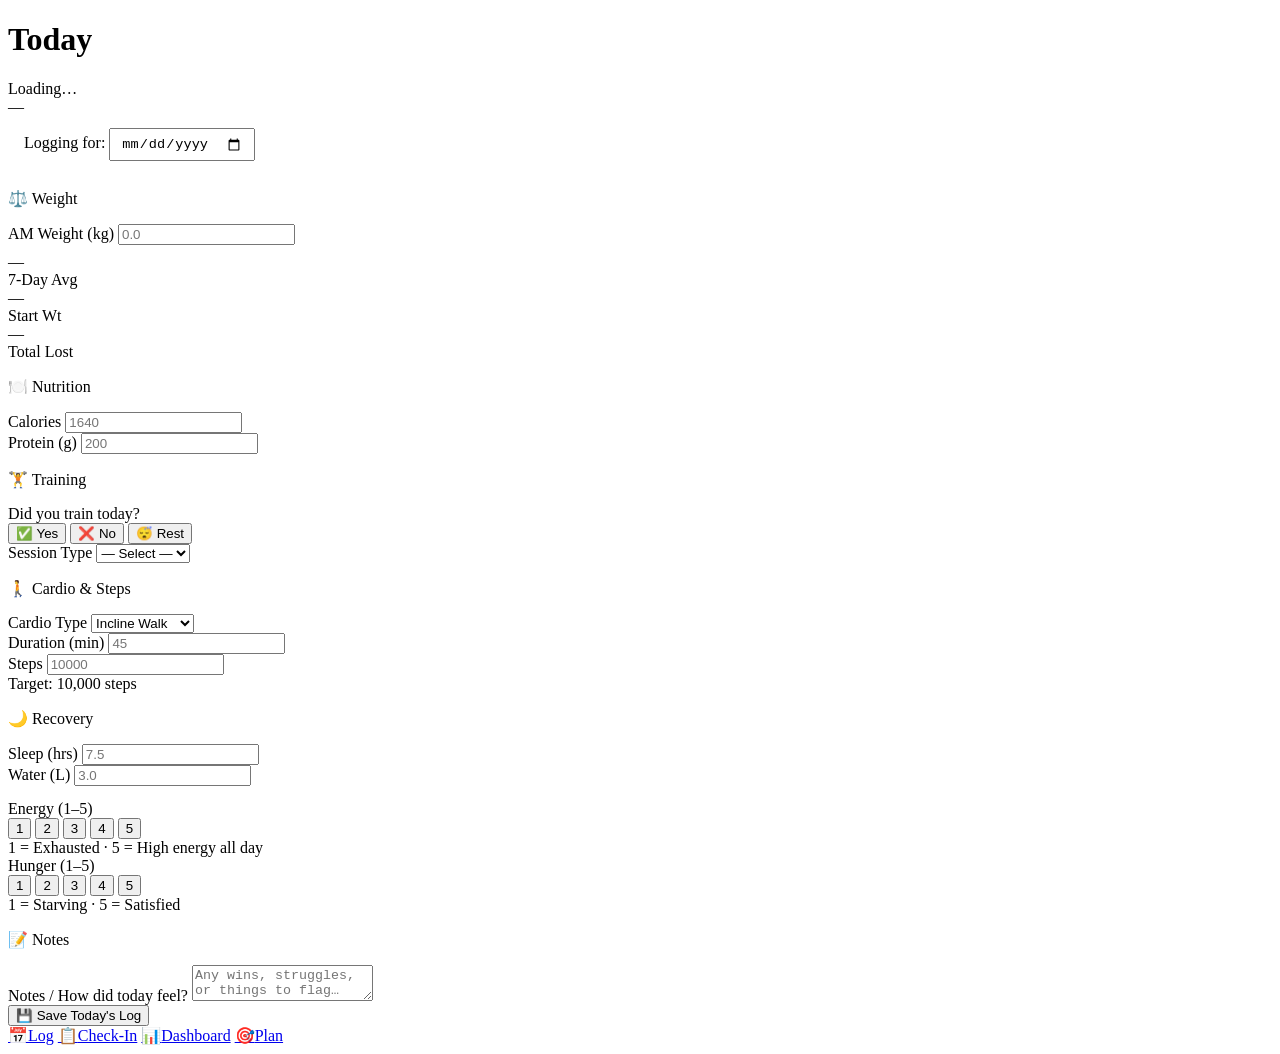
==== index.html @ 99400a09 "Add files via upload" ====
<!DOCTYPE html>
<html lang="en">
<head>
  <meta charset="UTF-8">
  <meta name="viewport" content="width=device-width, initial-scale=1.0, viewport-fit=cover">
  <meta name="theme-color" content="#1C1C2E">
  <meta name="apple-mobile-web-app-capable" content="yes">
  <meta name="apple-mobile-web-app-status-bar-style" content="black-translucent">
  <title>Daily Log — Prep Tracker</title>
  <link rel="preconnect" href="https://fonts.googleapis.com">
  <link href="https://fonts.googleapis.com/css2?family=DM+Sans:wght@400;500;600;700;800&family=DM+Mono:wght@400;500&display=swap" rel="stylesheet">
  <link rel="stylesheet" href="css/style.css">
</head>
<body>

<header class="page-header">
  <div class="header-row">
    <div>
      <h1 id="header-date">Today</h1>
      <div class="subtitle" id="header-sub">Loading…</div>
    </div>
    <span class="phase-badge" id="header-phase">—</span>
  </div>
</header>

<main class="container page-content">

  <!-- Date picker (tap to change day) -->
  <div class="card">
    <div class="card-body" style="padding:12px 16px">
      <div class="flex-between">
        <span class="text-sm text-muted fw-700">Logging for:</span>
        <input type="date" id="log-date" class="form-input" style="width:auto;padding:6px 10px;font-size:0.85rem">
      </div>
    </div>
  </div>

  <!-- Weight -->
  <p class="section-label">⚖️ Weight</p>
  <div class="card">
    <div class="card-body">
      <div class="form-group" style="margin-bottom:8px">
        <label class="form-label">AM Weight (kg)</label>
        <input type="number" id="weight" class="form-input big" placeholder="0.0" step="0.1" inputmode="decimal">
      </div>
      <div class="kpi-grid cols-3" style="margin-bottom:0">
        <div class="kpi-box">
          <div class="kpi-value" id="avg-7d">—</div>
          <div class="kpi-label">7-Day Avg</div>
        </div>
        <div class="kpi-box">
          <div class="kpi-value" id="start-wt">—</div>
          <div class="kpi-label">Start Wt</div>
        </div>
        <div class="kpi-box navy">
          <div class="kpi-value" id="total-lost">—</div>
          <div class="kpi-label">Total Lost</div>
        </div>
      </div>
    </div>
  </div>

  <!-- Nutrition -->
  <p class="section-label">🍽️ Nutrition</p>
  <div class="card">
    <div class="card-body">
      <div class="input-row cols-2">
        <div class="form-group">
          <label class="form-label">Calories</label>
          <input type="number" id="cals" class="form-input" placeholder="1640" inputmode="numeric">
        </div>
        <div class="form-group">
          <label class="form-label">Protein (g)</label>
          <input type="number" id="protein" class="form-input" placeholder="200" inputmode="numeric">
        </div>
      </div>
      <div id="nutrition-bars"></div>
    </div>
  </div>

  <!-- Training -->
  <p class="section-label">🏋️ Training</p>
  <div class="card">
    <div class="card-body">
      <div class="form-group">
        <label class="form-label">Did you train today?</label>
        <div class="rating-group" id="trained-group">
          <button type="button" class="rating-btn" data-value="yes">✅ Yes</button>
          <button type="button" class="rating-btn" data-value="no">❌ No</button>
          <button type="button" class="rating-btn" data-value="rest">😴 Rest</button>
        </div>
      </div>
      <div class="form-group" id="session-wrap">
        <label class="form-label">Session Type</label>
        <select id="session-type" class="form-select">
          <option value="">— Select —</option>
          <option>Lower</option>
          <option>Upper</option>
          <option>Glutes</option>
          <option>Pull</option>
          <option>Push</option>
          <option>Full Body</option>
          <option>Posing</option>
        </select>
      </div>
    </div>
  </div>

  <!-- Cardio & Steps -->
  <p class="section-label">🚶 Cardio & Steps</p>
  <div class="card">
    <div class="card-body">
      <div class="input-row cols-2">
        <div class="form-group">
          <label class="form-label">Cardio Type</label>
          <select id="cardio-type" class="form-select">
            <option value="">— None —</option>
            <option selected>Incline Walk</option>
            <option>Outdoor Walk</option>
            <option>Bike</option>
            <option>Stairmill</option>
            <option>HIIT</option>
          </select>
        </div>
        <div class="form-group">
          <label class="form-label">Duration (min)</label>
          <input type="number" id="cardio-duration" class="form-input" placeholder="45" inputmode="numeric">
        </div>
      </div>
      <div class="form-group" style="margin-bottom:0">
        <label class="form-label">Steps</label>
        <input type="number" id="steps" class="form-input" placeholder="10000" inputmode="numeric">
        <div class="form-hint">Target: 10,000 steps</div>
      </div>
    </div>
  </div>

  <!-- Recovery -->
  <p class="section-label">🌙 Recovery</p>
  <div class="card">
    <div class="card-body">
      <div class="input-row cols-2" style="margin-bottom:14px">
        <div class="form-group" style="margin-bottom:0">
          <label class="form-label">Sleep (hrs)</label>
          <input type="number" id="sleep" class="form-input" placeholder="7.5" step="0.5" inputmode="decimal">
        </div>
        <div class="form-group" style="margin-bottom:0">
          <label class="form-label">Water (L)</label>
          <input type="number" id="water" class="form-input" placeholder="3.0" step="0.5" inputmode="decimal">
        </div>
      </div>

      <div class="form-group">
        <label class="form-label">Energy (1–5)</label>
        <div class="rating-group" id="energy-group">
          <button type="button" class="rating-btn" data-value="1">1</button>
          <button type="button" class="rating-btn" data-value="2">2</button>
          <button type="button" class="rating-btn" data-value="3">3</button>
          <button type="button" class="rating-btn" data-value="4">4</button>
          <button type="button" class="rating-btn" data-value="5">5</button>
        </div>
        <div class="form-hint">1 = Exhausted · 5 = High energy all day</div>
      </div>

      <div class="form-group" style="margin-bottom:0">
        <label class="form-label">Hunger (1–5)</label>
        <div class="rating-group" id="hunger-group">
          <button type="button" class="rating-btn" data-value="1">1</button>
          <button type="button" class="rating-btn" data-value="2">2</button>
          <button type="button" class="rating-btn" data-value="3">3</button>
          <button type="button" class="rating-btn" data-value="4">4</button>
          <button type="button" class="rating-btn" data-value="5">5</button>
        </div>
        <div class="form-hint">1 = Starving · 5 = Satisfied</div>
      </div>
    </div>
  </div>

  <!-- Notes -->
  <p class="section-label">📝 Notes</p>
  <div class="card">
    <div class="card-body">
      <div class="form-group" style="margin-bottom:0">
        <label class="form-label">Notes / How did today feel?</label>
        <textarea id="notes" class="form-textarea" placeholder="Any wins, struggles, or things to flag…"></textarea>
      </div>
    </div>
  </div>

  <button class="btn btn-primary mt-8 mb-12" id="save-btn">💾  Save Today's Log</button>

</main>

<!-- Bottom Nav -->
<nav class="bottom-nav">
  <a href="index.html"    class="nav-item" data-page="log">    <span class="nav-icon">📅</span>Log</a>
  <a href="checkin.html"  class="nav-item" data-page="checkin"><span class="nav-icon">📋</span>Check-In</a>
  <a href="dashboard.html"class="nav-item" data-page="dash">   <span class="nav-icon">📊</span>Dashboard</a>
  <a href="plan.html"     class="nav-item" data-page="plan">   <span class="nav-icon">🎯</span>Plan</a>
</nav>

<script src="js/data.js"></script>
<script src="js/app.js"></script>
<script>
  initNav('log');

  const dateEl    = document.getElementById('log-date');
  const weightEl  = document.getElementById('weight');
  const calsEl    = document.getElementById('cals');
  const proteinEl = document.getElementById('protein');
  const stepsEl   = document.getElementById('steps');
  const sleepEl   = document.getElementById('sleep');
  const waterEl   = document.getElementById('water');
  const notesEl   = document.getElementById('notes');
  const sessionEl = document.getElementById('session-type');
  const cardioTypeEl = document.getElementById('cardio-type');
  const cardioDurEl  = document.getElementById('cardio-duration');
  const trainedGrp   = document.getElementById('trained-group');
  const energyGrp    = document.getElementById('energy-group');
  const hungerGrp    = document.getElementById('hunger-group');

  // Set today's date
  dateEl.value = todayISO();
  dateEl.max = todayISO();

  function loadDateData(date) {
    const d = getDay(date);
    weightEl.value  = d.weight || '';
    calsEl.value    = d.cals || '';
    proteinEl.value = d.protein || '';
    stepsEl.value   = d.steps || '';
    sleepEl.value   = d.sleep || '';
    waterEl.value   = d.water || '';
    notesEl.value   = d.notes || '';
    sessionEl.value = d.sessionType || '';
    cardioTypeEl.value = d.cardioType || 'Incline Walk';
    cardioDurEl.value  = d.cardioDuration || '';
    setRatingValue(trainedGrp, d.trained);
    setRatingValue(energyGrp,  d.energy);
    setRatingValue(hungerGrp,  d.hunger);
    updateHeader(date);
    updateWeightStats();
    updateNutritionBars();
  }

  function updateHeader(date) {
    const wk = weekNumber(date);
    const phase = wk ? phaseForWeek(wk) : '—';
    const dayName = dayLabel(date);
    document.getElementById('header-date').textContent = `${dayName}, ${formatDate(date)}`;
    document.getElementById('header-sub').textContent  = wk ? `Week ${wk} of ${CONFIG.totalWeeks}` : 'Before prep start';
    document.getElementById('header-phase').textContent = phase;
  }

  function updateWeightStats() {
    const date = dateEl.value;
    const avg  = sevenDayAvg(date);
    const sw   = startingWeight();
    const cw   = currentWeight();
    document.getElementById('avg-7d').textContent    = avg ? fmt(avg) : '—';
    document.getElementById('start-wt').textContent  = sw  ? fmt(sw)  : '—';
    if (sw && cw) {
      const lost = sw - cw;
      document.getElementById('total-lost').textContent = (lost >= 0 ? '-' : '+') + fmt(Math.abs(lost));
    } else {
      document.getElementById('total-lost').textContent = '—';
    }
  }

  function updateNutritionBars() {
    const cals    = Number(calsEl.value) || 0;
    const protein = Number(proteinEl.value) || 0;
    const cfg     = getUserConfig();
    const bars    = document.getElementById('nutrition-bars');
    if (!cals && !protein) { bars.innerHTML = ''; return; }
    bars.innerHTML =
      (cals    ? progressBar('Calories', cals,    cfg.calTarget)     : '') +
      (protein ? progressBar('Protein',  protein, cfg.proteinTarget, 'g') : '');
  }

  dateEl.addEventListener('change', () => loadDateData(dateEl.value));
  calsEl.addEventListener('input', updateNutritionBars);
  proteinEl.addEventListener('input', updateNutritionBars);
  weightEl.addEventListener('input', () => {
    // Optimistically save weight for live stats
    const v = weightEl.value;
    if (v) { saveDay(dateEl.value, { weight: v }); updateWeightStats(); }
  });

  // Rating groups
  [trainedGrp, energyGrp, hungerGrp].forEach(g => initRatingGroup(g));

  document.getElementById('save-btn').addEventListener('click', () => {
    const date = dateEl.value;
    saveDay(date, {
      weight:       weightEl.value   || null,
      cals:         calsEl.value     || null,
      protein:      proteinEl.value  || null,
      steps:        stepsEl.value    || null,
      sleep:        sleepEl.value    || null,
      water:        waterEl.value    || null,
      notes:        notesEl.value    || null,
      sessionType:  sessionEl.value  || null,
      cardioType:   cardioTypeEl.value || null,
      cardioDuration: cardioDurEl.value || null,
      trained:      getRatingValue(trainedGrp),
      energy:       getRatingValue(energyGrp),
      hunger:       getRatingValue(hungerGrp),
    });
    showToast('✅  Saved!');
    updateWeightStats();
  });

  // Init
  loadDateData(todayISO());
</script>
</body>
</html>
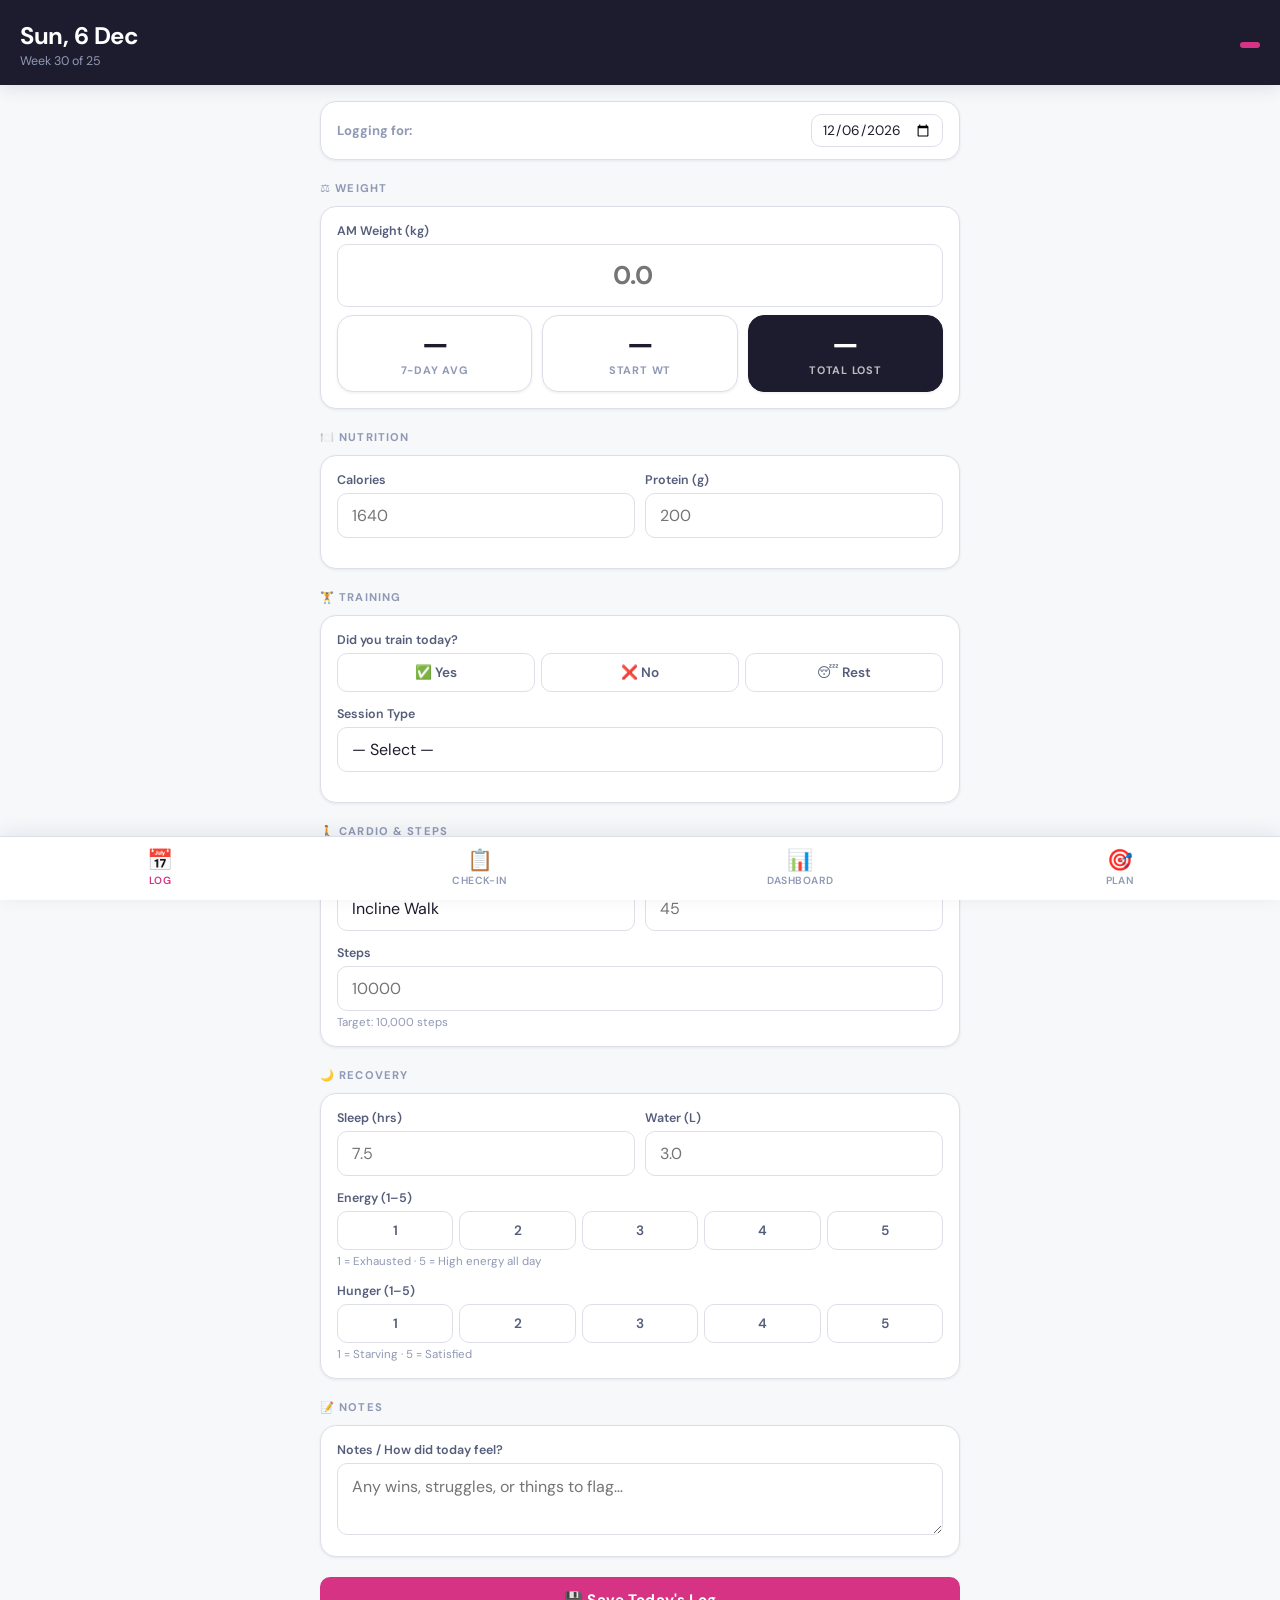
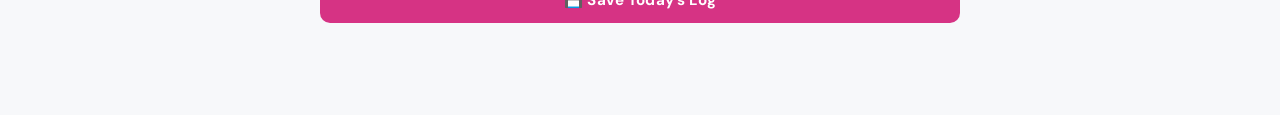
==== commit 392ecbe2: "Add files via upload" ====
--- a/index.html
+++ b/index.html
@@ -6,11 +6,504 @@
   <meta name="theme-color" content="#1C1C2E">
   <meta name="apple-mobile-web-app-capable" content="yes">
   <meta name="apple-mobile-web-app-status-bar-style" content="black-translucent">
-  <title>Daily Log — Prep Tracker</title>
-  <link rel="preconnect" href="https://fonts.googleapis.com">
-  <link href="https://fonts.googleapis.com/css2?family=DM+Sans:wght@400;500;600;700;800&family=DM+Mono:wght@400;500&display=swap" rel="stylesheet">
-  <link rel="stylesheet" href="css/style.css">
-</head>
+  <style>
+@import url('https://fonts.googleapis.com/css2?family=DM+Sans:wght@400;500;600;700;800&family=DM+Mono:wght@400;500&display=swap');
+/* ── Variables ─────────────────────────────────────────────────────────── */
+:root {
+  --navy:      #1C1C2E;
+  --navy-mid:  #2D3561;
+  --navy-light:#E8EAF6;
+  --pink:      #D63384;
+  --pink-light:#FCE4EF;
+  --pink-dark: #a8256a;
+  --gold:      #E67E22;
+  --green:     #1E8449;
+  --white:     #FFFFFF;
+  --grey-50:   #F7F8FA;
+  --grey-100:  #F0F1F5;
+  --grey-200:  #DDDFE8;
+  --grey-400:  #9099B5;
+  --grey-600:  #555D7A;
+  --text:      #1C1C2E;
+  --text-muted:#6B7280;
+  --radius:    10px;
+  --radius-lg: 16px;
+  --shadow-sm: 0 1px 3px rgba(28,28,46,0.08);
+  --shadow:    0 4px 16px rgba(28,28,46,0.10);
+  --shadow-lg: 0 8px 32px rgba(28,28,46,0.14);
+  --font:      'DM Sans', system-ui, sans-serif;
+  --font-mono: 'DM Mono', monospace;
+  --nav-h:     64px;
+}
+
+/* ── Reset & Base ──────────────────────────────────────────────────────── */
+*, *::before, *::after { box-sizing: border-box; margin: 0; padding: 0; }
+html { font-size: 16px; -webkit-text-size-adjust: 100%; }
+body {
+  font-family: var(--font);
+  background: var(--grey-50);
+  color: var(--text);
+  min-height: 100vh;
+  padding-bottom: calc(var(--nav-h) + 16px);
+}
+
+/* ── Typography ────────────────────────────────────────────────────────── */
+h1 { font-size: 1.5rem; font-weight: 700; letter-spacing: -0.02em; }
+h2 { font-size: 1.15rem; font-weight: 700; letter-spacing: -0.01em; }
+h3 { font-size: 0.95rem; font-weight: 600; }
+p  { line-height: 1.6; }
+
+/* ── Page Header ───────────────────────────────────────────────────────── */
+.page-header {
+  background: var(--navy);
+  color: var(--white);
+  padding: 20px 20px 16px;
+  position: sticky;
+  top: 0;
+  z-index: 100;
+  box-shadow: var(--shadow);
+}
+.page-header .subtitle {
+  font-size: 0.78rem;
+  color: var(--grey-400);
+  margin-top: 2px;
+  font-weight: 400;
+}
+.page-header .header-row {
+  display: flex;
+  align-items: center;
+  justify-content: space-between;
+}
+.page-header .phase-badge {
+  background: var(--pink);
+  color: white;
+  font-size: 0.7rem;
+  font-weight: 700;
+  padding: 3px 10px;
+  border-radius: 20px;
+  letter-spacing: 0.05em;
+  text-transform: uppercase;
+}
+
+/* ── Bottom Nav ────────────────────────────────────────────────────────── */
+.bottom-nav {
+  position: fixed;
+  bottom: 0; left: 0; right: 0;
+  height: var(--nav-h);
+  background: var(--white);
+  border-top: 1px solid var(--grey-200);
+  display: flex;
+  z-index: 200;
+  box-shadow: 0 -4px 20px rgba(28,28,46,0.08);
+}
+.nav-item {
+  flex: 1;
+  display: flex;
+  flex-direction: column;
+  align-items: center;
+  justify-content: center;
+  gap: 3px;
+  text-decoration: none;
+  color: var(--grey-400);
+  font-size: 0.65rem;
+  font-weight: 600;
+  letter-spacing: 0.04em;
+  text-transform: uppercase;
+  transition: color 0.15s;
+  padding: 8px 0;
+}
+.nav-item .nav-icon { font-size: 1.3rem; line-height: 1; }
+.nav-item.active { color: var(--pink); }
+.nav-item:active { color: var(--pink-dark); }
+
+/* ── Container ─────────────────────────────────────────────────────────── */
+.container { max-width: 640px; margin: 0 auto; padding: 0 16px; }
+
+/* ── Cards ─────────────────────────────────────────────────────────────── */
+.card {
+  background: var(--white);
+  border-radius: var(--radius-lg);
+  box-shadow: var(--shadow-sm);
+  border: 1px solid var(--grey-200);
+  overflow: hidden;
+  margin-bottom: 12px;
+}
+.card-header {
+  background: var(--navy);
+  color: var(--white);
+  padding: 12px 16px;
+  font-size: 0.8rem;
+  font-weight: 700;
+  letter-spacing: 0.06em;
+  text-transform: uppercase;
+  display: flex;
+  align-items: center;
+  gap: 8px;
+}
+.card-header.pink { background: var(--pink); }
+.card-header.navy-mid { background: var(--navy-mid); }
+.card-body { padding: 16px; }
+
+/* ── Section Labels ────────────────────────────────────────────────────── */
+.section-label {
+  font-size: 0.7rem;
+  font-weight: 700;
+  letter-spacing: 0.1em;
+  text-transform: uppercase;
+  color: var(--grey-400);
+  margin: 20px 0 8px;
+}
+.section-label:first-child { margin-top: 16px; }
+
+/* ── Form Elements ─────────────────────────────────────────────────────── */
+.form-group { margin-bottom: 14px; }
+.form-label {
+  display: block;
+  font-size: 0.78rem;
+  font-weight: 600;
+  color: var(--grey-600);
+  margin-bottom: 5px;
+}
+.form-input, .form-select, .form-textarea {
+  width: 100%;
+  padding: 11px 14px;
+  border: 1.5px solid var(--grey-200);
+  border-radius: var(--radius);
+  font-family: var(--font);
+  font-size: 1rem;
+  color: var(--text);
+  background: var(--white);
+  transition: border-color 0.15s, box-shadow 0.15s;
+  -webkit-appearance: none;
+}
+.form-input:focus, .form-select:focus, .form-textarea:focus {
+  outline: none;
+  border-color: var(--pink);
+  box-shadow: 0 0 0 3px rgba(214,51,132,0.12);
+}
+.form-input.big {
+  font-size: 1.6rem;
+  font-weight: 700;
+  text-align: center;
+  padding: 14px;
+  color: var(--navy);
+}
+.form-textarea { resize: vertical; min-height: 72px; line-height: 1.5; }
+.form-hint {
+  font-size: 0.72rem;
+  color: var(--grey-400);
+  margin-top: 4px;
+}
+
+/* ── Input Row (side by side) ──────────────────────────────────────────── */
+.input-row { display: grid; gap: 10px; }
+.input-row.cols-2 { grid-template-columns: 1fr 1fr; }
+.input-row.cols-3 { grid-template-columns: 1fr 1fr 1fr; }
+
+/* ── Rating Buttons ────────────────────────────────────────────────────── */
+.rating-group { display: flex; gap: 6px; }
+.rating-btn {
+  flex: 1;
+  padding: 10px 4px;
+  border: 1.5px solid var(--grey-200);
+  border-radius: var(--radius);
+  background: var(--white);
+  color: var(--grey-600);
+  font-family: var(--font);
+  font-size: 0.85rem;
+  font-weight: 600;
+  cursor: pointer;
+  transition: all 0.12s;
+  text-align: center;
+}
+.rating-btn:hover { border-color: var(--pink); color: var(--pink); }
+.rating-btn.selected {
+  background: var(--pink);
+  border-color: var(--pink);
+  color: white;
+}
+
+/* ── Toggle Switch ─────────────────────────────────────────────────────── */
+.toggle-row {
+  display: flex;
+  align-items: center;
+  justify-content: space-between;
+  padding: 12px 0;
+  border-bottom: 1px solid var(--grey-100);
+}
+.toggle-row:last-child { border-bottom: none; }
+.toggle-label { font-size: 0.9rem; font-weight: 500; }
+.toggle-sub { font-size: 0.75rem; color: var(--grey-400); margin-top: 1px; }
+.toggle {
+  position: relative;
+  width: 44px; height: 24px;
+  flex-shrink: 0;
+}
+.toggle input { opacity: 0; width: 0; height: 0; }
+.toggle-slider {
+  position: absolute;
+  inset: 0;
+  background: var(--grey-200);
+  border-radius: 24px;
+  cursor: pointer;
+  transition: background 0.2s;
+}
+.toggle-slider::before {
+  content: '';
+  position: absolute;
+  width: 18px; height: 18px;
+  left: 3px; top: 3px;
+  background: white;
+  border-radius: 50%;
+  transition: transform 0.2s;
+  box-shadow: 0 1px 3px rgba(0,0,0,0.2);
+}
+.toggle input:checked + .toggle-slider { background: var(--pink); }
+.toggle input:checked + .toggle-slider::before { transform: translateX(20px); }
+
+/* ── Buttons ───────────────────────────────────────────────────────────── */
+.btn {
+  display: inline-flex;
+  align-items: center;
+  justify-content: center;
+  gap: 8px;
+  padding: 13px 24px;
+  border: none;
+  border-radius: var(--radius);
+  font-family: var(--font);
+  font-size: 0.95rem;
+  font-weight: 700;
+  cursor: pointer;
+  transition: all 0.15s;
+  text-decoration: none;
+  letter-spacing: 0.01em;
+}
+.btn-primary {
+  background: var(--pink);
+  color: white;
+  width: 100%;
+}
+.btn-primary:hover { background: var(--pink-dark); }
+.btn-primary:active { transform: scale(0.98); }
+.btn-secondary {
+  background: var(--navy-light);
+  color: var(--navy);
+}
+.btn-secondary:hover { background: var(--grey-200); }
+.btn-sm { padding: 8px 14px; font-size: 0.8rem; }
+.btn-outline {
+  background: transparent;
+  border: 1.5px solid var(--grey-200);
+  color: var(--grey-600);
+}
+.btn-outline:hover { border-color: var(--pink); color: var(--pink); }
+
+/* ── KPI / Stat Boxes ──────────────────────────────────────────────────── */
+.kpi-grid { display: grid; grid-template-columns: 1fr 1fr; gap: 10px; margin-bottom: 12px; }
+.kpi-grid.cols-3 { grid-template-columns: 1fr 1fr 1fr; }
+.kpi-box {
+  background: var(--white);
+  border: 1px solid var(--grey-200);
+  border-radius: var(--radius-lg);
+  padding: 14px;
+  text-align: center;
+  box-shadow: var(--shadow-sm);
+}
+.kpi-box.pink { background: var(--pink); border-color: var(--pink); }
+.kpi-box.navy { background: var(--navy); border-color: var(--navy); }
+.kpi-value {
+  font-size: 1.8rem;
+  font-weight: 800;
+  color: var(--navy);
+  letter-spacing: -0.03em;
+  line-height: 1;
+}
+.kpi-box.pink .kpi-value,
+.kpi-box.navy .kpi-value { color: white; }
+.kpi-label {
+  font-size: 0.68rem;
+  font-weight: 700;
+  letter-spacing: 0.07em;
+  text-transform: uppercase;
+  color: var(--grey-400);
+  margin-top: 4px;
+}
+.kpi-box.pink .kpi-label,
+.kpi-box.navy .kpi-label { color: rgba(255,255,255,0.7); }
+
+/* ── Countdown boxes ───────────────────────────────────────────────────── */
+.countdown-grid { display: grid; grid-template-columns: 1fr 1fr 1fr; gap: 8px; margin-bottom: 12px; }
+.countdown-box {
+  background: var(--navy);
+  border-radius: var(--radius-lg);
+  padding: 14px 10px;
+  text-align: center;
+  color: white;
+}
+.countdown-box:nth-child(2) { background: var(--navy-mid); }
+.countdown-box:nth-child(3) { background: var(--pink); }
+.countdown-num {
+  font-size: 2rem;
+  font-weight: 800;
+  letter-spacing: -0.04em;
+  line-height: 1;
+}
+.countdown-label {
+  font-size: 0.62rem;
+  font-weight: 700;
+  letter-spacing: 0.06em;
+  text-transform: uppercase;
+  opacity: 0.75;
+  margin-top: 4px;
+}
+
+/* ── Week List ─────────────────────────────────────────────────────────── */
+.week-row {
+  display: flex;
+  align-items: center;
+  padding: 12px 16px;
+  border-bottom: 1px solid var(--grey-100);
+  gap: 12px;
+  cursor: pointer;
+  transition: background 0.1s;
+}
+.week-row:last-child { border-bottom: none; }
+.week-row:hover { background: var(--grey-50); }
+.week-num {
+  width: 36px; height: 36px;
+  border-radius: 50%;
+  background: var(--navy-light);
+  color: var(--navy);
+  font-weight: 800;
+  font-size: 0.85rem;
+  display: flex; align-items: center; justify-content: center;
+  flex-shrink: 0;
+}
+.week-num.has-data { background: var(--pink); color: white; }
+.week-info { flex: 1; }
+.week-date { font-size: 0.82rem; font-weight: 600; color: var(--text); }
+.week-meta { font-size: 0.72rem; color: var(--grey-400); margin-top: 1px; }
+.week-weight { font-size: 1rem; font-weight: 800; color: var(--navy); }
+.week-arrow { color: var(--grey-200); font-size: 1rem; }
+
+/* ── Chart ─────────────────────────────────────────────────────────────── */
+.chart-wrap {
+  position: relative;
+  padding: 16px 16px 8px;
+}
+canvas { max-width: 100%; }
+
+/* ── Progress Bar ──────────────────────────────────────────────────────── */
+.progress-bar-wrap { margin-bottom: 10px; }
+.progress-bar-label {
+  display: flex;
+  justify-content: space-between;
+  font-size: 0.78rem;
+  font-weight: 600;
+  margin-bottom: 5px;
+}
+.progress-bar-bg {
+  height: 8px;
+  background: var(--grey-100);
+  border-radius: 8px;
+  overflow: hidden;
+}
+.progress-bar-fill {
+  height: 100%;
+  background: var(--pink);
+  border-radius: 8px;
+  transition: width 0.5s ease;
+}
+
+/* ── Targets Table ─────────────────────────────────────────────────────── */
+.targets-grid {
+  display: grid;
+  grid-template-columns: 1fr 1fr;
+  gap: 1px;
+  background: var(--grey-200);
+  border-radius: var(--radius);
+  overflow: hidden;
+}
+.target-cell {
+  background: var(--white);
+  padding: 12px 14px;
+}
+.target-cell:nth-child(odd) { background: var(--grey-50); }
+.target-name { font-size: 0.72rem; font-weight: 700; color: var(--grey-400); text-transform: uppercase; letter-spacing: 0.06em; }
+.target-val { font-size: 1.1rem; font-weight: 800; color: var(--navy); margin-top: 2px; }
+.target-val.pink { color: var(--pink); }
+
+/* ── Toast ─────────────────────────────────────────────────────────────── */
+.toast {
+  position: fixed;
+  bottom: calc(var(--nav-h) + 16px);
+  left: 50%; transform: translateX(-50%);
+  background: var(--navy);
+  color: white;
+  padding: 12px 20px;
+  border-radius: 100px;
+  font-size: 0.85rem;
+  font-weight: 600;
+  z-index: 1000;
+  opacity: 0;
+  transition: opacity 0.2s;
+  white-space: nowrap;
+  pointer-events: none;
+  box-shadow: var(--shadow-lg);
+}
+.toast.show { opacity: 1; }
+
+/* ── Empty State ───────────────────────────────────────────────────────── */
+.empty-state {
+  text-align: center;
+  padding: 40px 20px;
+  color: var(--grey-400);
+}
+.empty-state .empty-icon { font-size: 2.5rem; margin-bottom: 12px; }
+.empty-state p { font-size: 0.9rem; line-height: 1.5; }
+
+/* ── Page spacing ──────────────────────────────────────────────────────── */
+.page-content { padding: 16px 0 0; }
+
+/* ── Utility ───────────────────────────────────────────────────────────── */
+.text-pink { color: var(--pink); }
+.text-navy { color: var(--navy); }
+.text-muted { color: var(--grey-400); }
+.text-sm { font-size: 0.82rem; }
+.text-center { text-align: center; }
+.fw-700 { font-weight: 700; }
+.mt-8 { margin-top: 8px; }
+.mt-12 { margin-top: 12px; }
+.mt-16 { margin-top: 16px; }
+.mb-8 { margin-bottom: 8px; }
+.mb-12 { margin-bottom: 12px; }
+.flex { display: flex; }
+.flex-between { display: flex; justify-content: space-between; align-items: center; }
+.gap-8 { gap: 8px; }
+.hidden { display: none !important; }
+
+/* ── Responsive ────────────────────────────────────────────────────────── */
+@media (min-width: 480px) {
+  .input-row.cols-3 { grid-template-columns: repeat(3, 1fr); }
+}
+
+/* ── Animations ────────────────────────────────────────────────────────── */
+@keyframes fadeUp {
+  from { opacity: 0; transform: translateY(10px); }
+  to   { opacity: 1; transform: translateY(0); }
+}
+.card { animation: fadeUp 0.25s ease both; }
+.card:nth-child(2) { animation-delay: 0.04s; }
+.card:nth-child(3) { animation-delay: 0.08s; }
+.card:nth-child(4) { animation-delay: 0.12s; }
+
+  </style>
+  <meta charset="UTF-8">
+  <meta name="viewport" content="width=device-width, initial-scale=1.0, viewport-fit=cover">
+  <meta name="theme-color" content="#1C1C2E">
+  <meta name="apple-mobile-web-app-capable" content="yes">
+  <meta name="apple-mobile-web-app-status-bar-style" content="black-translucent">
+  <title>Daily Log — Prep Tracker</title></head>
 <body>
 
 <header class="page-header">
@@ -197,10 +690,382 @@
   <a href="checkin.html"  class="nav-item" data-page="checkin"><span class="nav-icon">📋</span>Check-In</a>
   <a href="dashboard.html"class="nav-item" data-page="dash">   <span class="nav-icon">📊</span>Dashboard</a>
   <a href="plan.html"     class="nav-item" data-page="plan">   <span class="nav-icon">🎯</span>Plan</a>
-</nav>
-
-<script src="js/data.js"></script>
-<script src="js/app.js"></script>
+</nav><script>
+// ── Prep Config ────────────────────────────────────────────────────────────
+const CONFIG = {
+  prepStart:   '2026-05-11',
+  show1:       '2026-10-10',
+  show2:       '2026-10-17',
+  show3:       '2026-10-31',
+  totalWeeks:  25,
+  calTarget:   1640,
+  proteinTarget: 200,
+  stepTarget:  10000,
+  stepPeakWk:  8000,
+  waterTarget: 3,
+  sleepTarget: 7.5,
+  cardioType:  'Incline Walk',
+  cardioDuration: 45,
+  sessionsPerWeek: 5,
+  phases: [
+    { name: 'Cut / Deficit', startWeek: 1,  endWeek: 19 },
+    { name: 'Peak Week',     startWeek: 20, endWeek: 21 },
+    { name: 'Competition',   startWeek: 22, endWeek: 25 },
+  ]
+};
+
+// ── Storage Keys ───────────────────────────────────────────────────────────
+const KEYS = {
+  daily:   'pt_daily',    // { "2026-05-11": { weight, cals, protein, ... } }
+  weekly:  'pt_weekly',   // { "1": { notes, adjustments, ... } }
+  config:  'pt_config',   // user-editable config overrides
+};
+
+// ── Helpers ─────────────────────────────────────────────────────────────────
+function toISO(date) {
+  if (typeof date === 'string') return date;
+  return date.toISOString().split('T')[0];
+}
+
+function parseDate(str) {
+  const [y,m,d] = str.split('-').map(Number);
+  return new Date(y, m-1, d);
+}
+
+function daysBetween(a, b) {
+  return Math.round((parseDate(b) - parseDate(a)) / 86400000);
+}
+
+function addDays(dateStr, n) {
+  const d = parseDate(dateStr);
+  d.setDate(d.getDate() + n);
+  return toISO(d);
+}
+
+function weekNumber(dateStr) {
+  const days = daysBetween(CONFIG.prepStart, dateStr);
+  if (days < 0) return null;
+  return Math.floor(days / 7) + 1;
+}
+
+function weekStartDate(weekNum) {
+  return addDays(CONFIG.prepStart, (weekNum - 1) * 7);
+}
+
+function phaseForWeek(w) {
+  for (const p of CONFIG.phases) {
+    if (w >= p.startWeek && w <= p.endWeek) return p.name;
+  }
+  return '';
+}
+
+function daysToShow(showDate) {
+  const today = toISO(new Date());
+  return Math.max(0, daysBetween(today, showDate));
+}
+
+function formatDate(dateStr, opts = {}) {
+  const d = parseDate(dateStr);
+  return d.toLocaleDateString('en-NZ', { day: 'numeric', month: 'short', ...opts });
+}
+
+function todayISO() { return toISO(new Date()); }
+
+// ── Data Access ─────────────────────────────────────────────────────────────
+function getAllDaily() {
+  return JSON.parse(localStorage.getItem(KEYS.daily) || '{}');
+}
+function saveAllDaily(data) {
+  localStorage.setItem(KEYS.daily, JSON.stringify(data));
+}
+function getDay(dateStr) {
+  return getAllDaily()[dateStr] || {};
+}
+function saveDay(dateStr, data) {
+  const all = getAllDaily();
+  all[dateStr] = { ...all[dateStr], ...data };
+  saveAllDaily(all);
+}
+
+function getAllWeekly() {
+  return JSON.parse(localStorage.getItem(KEYS.weekly) || '{}');
+}
+function saveAllWeekly(data) {
+  localStorage.setItem(KEYS.weekly, JSON.stringify(data));
+}
+function getWeek(weekNum) {
+  return getAllWeekly()[String(weekNum)] || {};
+}
+function saveWeek(weekNum, data) {
+  const all = getAllWeekly();
+  all[String(weekNum)] = { ...all[weekNum], ...data };
+  saveAllWeekly(all);
+}
+
+function getUserConfig() {
+  return { ...CONFIG, ...JSON.parse(localStorage.getItem(KEYS.config) || '{}') };
+}
+function saveUserConfig(updates) {
+  const existing = JSON.parse(localStorage.getItem(KEYS.config) || '{}');
+  localStorage.setItem(KEYS.config, JSON.stringify({ ...existing, ...updates }));
+}
+
+// ── Computed stats ──────────────────────────────────────────────────────────
+function sevenDayAvg(upToDate) {
+  const all = getAllDaily();
+  const weights = [];
+  for (let i = 0; i < 7; i++) {
+    const d = addDays(upToDate, -i);
+    if (all[d] && all[d].weight) weights.push(Number(all[d].weight));
+  }
+  if (!weights.length) return null;
+  return weights.reduce((a, b) => a + b, 0) / weights.length;
+}
+
+function weeklyAvgWeight(weekNum) {
+  const start = weekStartDate(weekNum);
+  const all = getAllDaily();
+  const weights = [];
+  for (let i = 0; i < 7; i++) {
+    const d = addDays(start, i);
+    if (all[d] && all[d].weight) weights.push(Number(all[d].weight));
+  }
+  if (!weights.length) return null;
+  return weights.reduce((a, b) => a + b, 0) / weights.length;
+}
+
+function weeklyStats(weekNum) {
+  const start = weekStartDate(weekNum);
+  const all = getAllDaily();
+  const days = [];
+  for (let i = 0; i < 7; i++) {
+    const d = addDays(start, i);
+    if (all[d]) days.push(all[d]);
+  }
+  if (!days.length) return null;
+
+  const avg = (arr) => arr.length ? arr.reduce((a, b) => a + b, 0) / arr.length : null;
+  const sum = (arr) => arr.reduce((a, b) => a + b, 0);
+
+  const weights  = days.map(d => d.weight).filter(Boolean).map(Number);
+  const cals     = days.map(d => d.cals).filter(Boolean).map(Number);
+  const protein  = days.map(d => d.protein).filter(Boolean).map(Number);
+  const steps    = days.map(d => d.steps).filter(Boolean).map(Number);
+  const sleep    = days.map(d => d.sleep).filter(Boolean).map(Number);
+  const energy   = days.map(d => d.energy).filter(Boolean).map(Number);
+  const hunger   = days.map(d => d.hunger).filter(Boolean).map(Number);
+  const cardioMins = days.map(d => d.cardioDuration).filter(Boolean).map(Number);
+  const sessions = days.filter(d => d.trained === 'yes').length;
+
+  return {
+    avgWeight: avg(weights),
+    avgCals: avg(cals),
+    avgProtein: avg(protein),
+    avgSteps: avg(steps),
+    avgSleep: avg(sleep),
+    avgEnergy: avg(energy),
+    avgHunger: avg(hunger),
+    totalCardio: sum(cardioMins),
+    sessions,
+    daysLogged: days.length,
+  };
+}
+
+function currentWeekNum() {
+  return weekNumber(todayISO()) || 1;
+}
+
+function startingWeight() {
+  const all = getAllDaily();
+  const sorted = Object.keys(all).sort();
+  for (const d of sorted) {
+    if (all[d].weight) return Number(all[d].weight);
+  }
+  return null;
+}
+
+function currentWeight() {
+  const all = getAllDaily();
+  const sorted = Object.keys(all).sort().reverse();
+  for (const d of sorted) {
+    if (all[d].weight) return Number(all[d].weight);
+  }
+  return null;
+}
+
+// ── Export ──────────────────────────────────────────────────────────────────
+function exportCSV() {
+  const all = getAllDaily();
+  const headers = ['Date','Week','Phase','Weight','7DayAvg','Calories','Protein','Trained','SessionType','CardioType','CardioDuration','Steps','Water','Sleep','Energy','Hunger','Notes'];
+  const rows = [headers.join(',')];
+
+  Object.keys(all).sort().forEach(date => {
+    const d = all[date];
+    const wk = weekNumber(date);
+    const avg7 = sevenDayAvg(date);
+    const row = [
+      date, wk || '', wk ? phaseForWeek(wk) : '',
+      d.weight || '', avg7 ? avg7.toFixed(2) : '',
+      d.cals || '', d.protein || '',
+      d.trained || '', d.sessionType || '',
+      d.cardioType || '', d.cardioDuration || '',
+      d.steps || '', d.water || '', d.sleep || '',
+      d.energy || '', d.hunger || '',
+      (d.notes || '').replace(/,/g, ';'),
+    ];
+    rows.push(row.join(','));
+  });
+
+  const blob = new Blob([rows.join('\n')], { type: 'text/csv' });
+  const a = document.createElement('a');
+  a.href = URL.createObjectURL(blob);
+  a.download = `prep-tracker-export-${todayISO()}.csv`;
+  a.click();
+}
+
+// ── Weight history for chart ────────────────────────────────────────────────
+function weightHistory() {
+  const all = getAllDaily();
+  return Object.keys(all)
+    .filter(d => all[d].weight)
+    .sort()
+    .map(d => ({ date: d, weight: Number(all[d].weight), avg7: sevenDayAvg(d) }));
+}
+
+function weeklyWeightHistory() {
+  const result = [];
+  for (let w = 1; w <= CONFIG.totalWeeks; w++) {
+    const avg = weeklyAvgWeight(w);
+    if (avg !== null) result.push({ week: w, avg, phase: phaseForWeek(w) });
+  }
+  return result;
+}
+
+</script>
+<script>
+// ── Navigation ──────────────────────────────────────────────────────────────
+function initNav(activePage) {
+  const nav = document.querySelector('.bottom-nav');
+  if (!nav) return;
+  nav.querySelectorAll('.nav-item').forEach(item => {
+    if (item.dataset.page === activePage) item.classList.add('active');
+  });
+}
+
+// ── Toast ───────────────────────────────────────────────────────────────────
+function showToast(msg, duration = 2200) {
+  let t = document.querySelector('.toast');
+  if (!t) {
+    t = document.createElement('div');
+    t.className = 'toast';
+    document.body.appendChild(t);
+  }
+  t.textContent = msg;
+  t.classList.add('show');
+  setTimeout(() => t.classList.remove('show'), duration);
+}
+
+// ── Rating buttons ──────────────────────────────────────────────────────────
+function initRatingGroup(container, onChange) {
+  container.querySelectorAll('.rating-btn').forEach(btn => {
+    btn.addEventListener('click', () => {
+      container.querySelectorAll('.rating-btn').forEach(b => b.classList.remove('selected'));
+      btn.classList.add('selected');
+      if (onChange) onChange(btn.dataset.value);
+    });
+  });
+}
+
+function setRatingValue(container, value) {
+  container.querySelectorAll('.rating-btn').forEach(btn => {
+    btn.classList.toggle('selected', btn.dataset.value === String(value));
+  });
+}
+
+function getRatingValue(container) {
+  const sel = container.querySelector('.rating-btn.selected');
+  return sel ? sel.dataset.value : null;
+}
+
+// ── Build rating buttons ────────────────────────────────────────────────────
+function buildRatingGroup(values, name) {
+  const div = document.createElement('div');
+  div.className = 'rating-group';
+  div.dataset.name = name;
+  values.forEach(v => {
+    const btn = document.createElement('button');
+    btn.type = 'button';
+    btn.className = 'rating-btn';
+    btn.dataset.value = v;
+    btn.textContent = v;
+    div.appendChild(btn);
+  });
+  initRatingGroup(div);
+  return div;
+}
+
+// ── Countdown ───────────────────────────────────────────────────────────────
+function renderCountdowns(containerEl) {
+  const shows = [
+    { label: 'Show 1', date: CONFIG.show1 },
+    { label: 'Show 2', date: CONFIG.show2 },
+    { label: 'Show 3', date: CONFIG.show3 },
+  ];
+  containerEl.innerHTML = shows.map(s => `
+    <div class="countdown-box">
+      <div class="countdown-num">${daysToShow(s.date)}</div>
+      <div class="countdown-label">${s.label}</div>
+    </div>
+  `).join('');
+}
+
+// ── KPI helper ──────────────────────────────────────────────────────────────
+function kpiBox(value, label, style = '') {
+  return `<div class="kpi-box ${style}">
+    <div class="kpi-value">${value}</div>
+    <div class="kpi-label">${label}</div>
+  </div>`;
+}
+
+// ── Number formatting ───────────────────────────────────────────────────────
+function fmt(n, decimals = 1) {
+  if (n === null || n === undefined || isNaN(n)) return '—';
+  return Number(n).toFixed(decimals);
+}
+function fmtInt(n) {
+  if (n === null || n === undefined || isNaN(n)) return '—';
+  return Math.round(n).toLocaleString();
+}
+
+// ── Phase badge colour ──────────────────────────────────────────────────────
+function phaseBg(phase) {
+  if (phase === 'Peak Week')   return '#FADBD8';
+  if (phase === 'Competition') return '#E8DAEF';
+  return '#FDEBD0';
+}
+
+// ── Date display ────────────────────────────────────────────────────────────
+function dayLabel(dateStr) {
+  const d = parseDate(dateStr);
+  const days = ['Sun','Mon','Tue','Wed','Thu','Fri','Sat'];
+  return days[d.getDay()];
+}
+
+// ── Progress bar ────────────────────────────────────────────────────────────
+function progressBar(label, value, max, unit = '') {
+  const pct = Math.min(100, Math.round((value / max) * 100));
+  return `<div class="progress-bar-wrap">
+    <div class="progress-bar-label">
+      <span>${label}</span>
+      <span>${fmtInt(value)}${unit} / ${fmtInt(max)}${unit}</span>
+    </div>
+    <div class="progress-bar-bg">
+      <div class="progress-bar-fill" style="width:${pct}%"></div>
+    </div>
+  </div>`;
+}
+
+</script>
 <script>
   initNav('log');
 
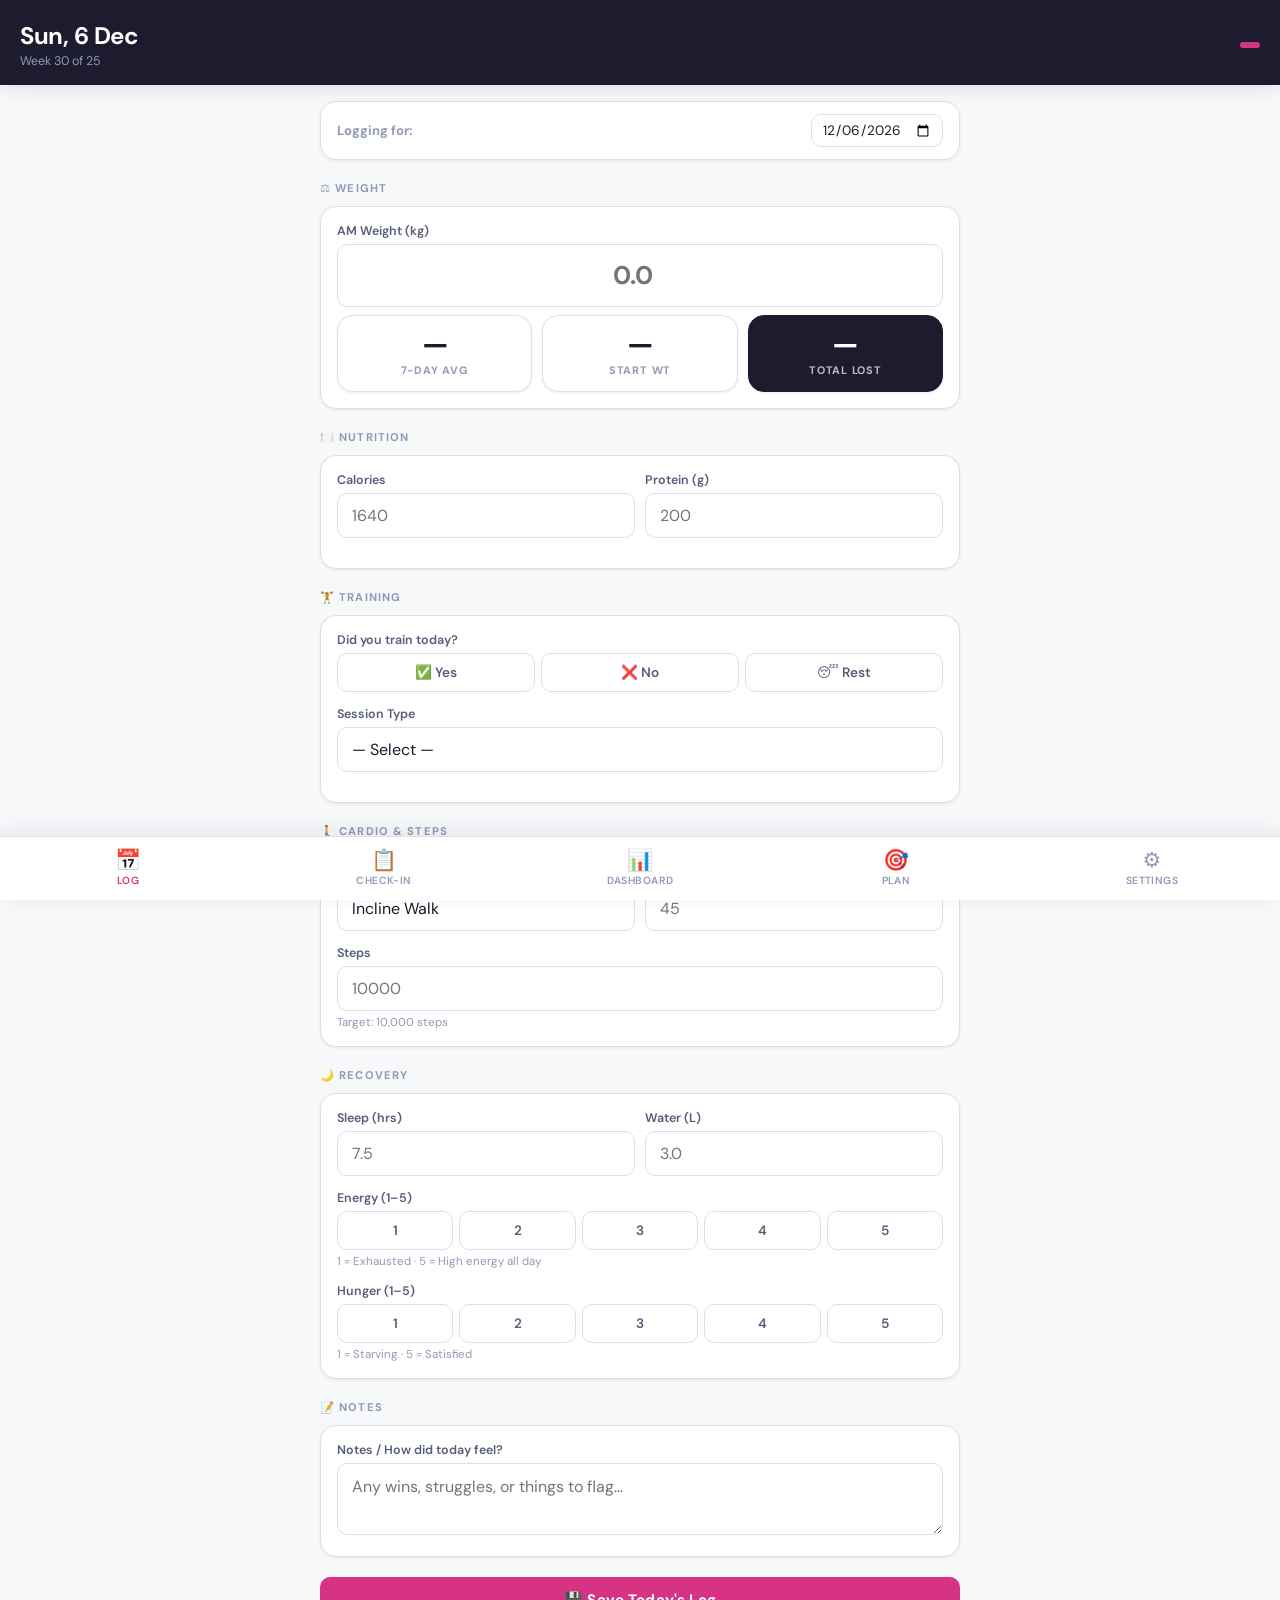
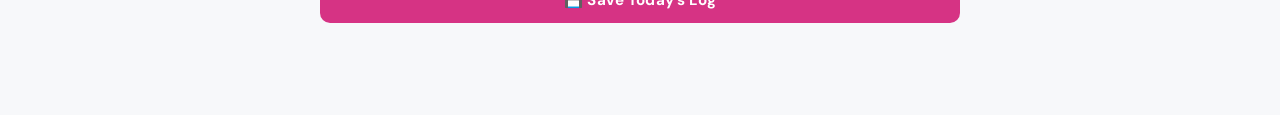
==== commit 73725e54: "Add files via upload" ====
--- a/index.html
+++ b/index.html
@@ -690,6 +690,7 @@
   <a href="checkin.html"  class="nav-item" data-page="checkin"><span class="nav-icon">📋</span>Check-In</a>
   <a href="dashboard.html"class="nav-item" data-page="dash">   <span class="nav-icon">📊</span>Dashboard</a>
   <a href="plan.html"     class="nav-item" data-page="plan">   <span class="nav-icon">🎯</span>Plan</a>
+  <a href="settings.html" class="nav-item" data-page="settings"><span class="nav-icon">⚙️</span>Settings</a>
 </nav><script>
 // ── Prep Config ────────────────────────────────────────────────────────────
 const CONFIG = {
@@ -1139,7 +1140,7 @@
     const bars    = document.getElementById('nutrition-bars');
     if (!cals && !protein) { bars.innerHTML = ''; return; }
     bars.innerHTML =
-      (cals    ? progressBar('Calories', cals,    cfg.calTarget)     : '') +
+      (cals    ? progressBar('Calories', cals,    cfg.calTarget)         : '') +
       (protein ? progressBar('Protein',  protein, cfg.proteinTarget, 'g') : '');
   }
 
